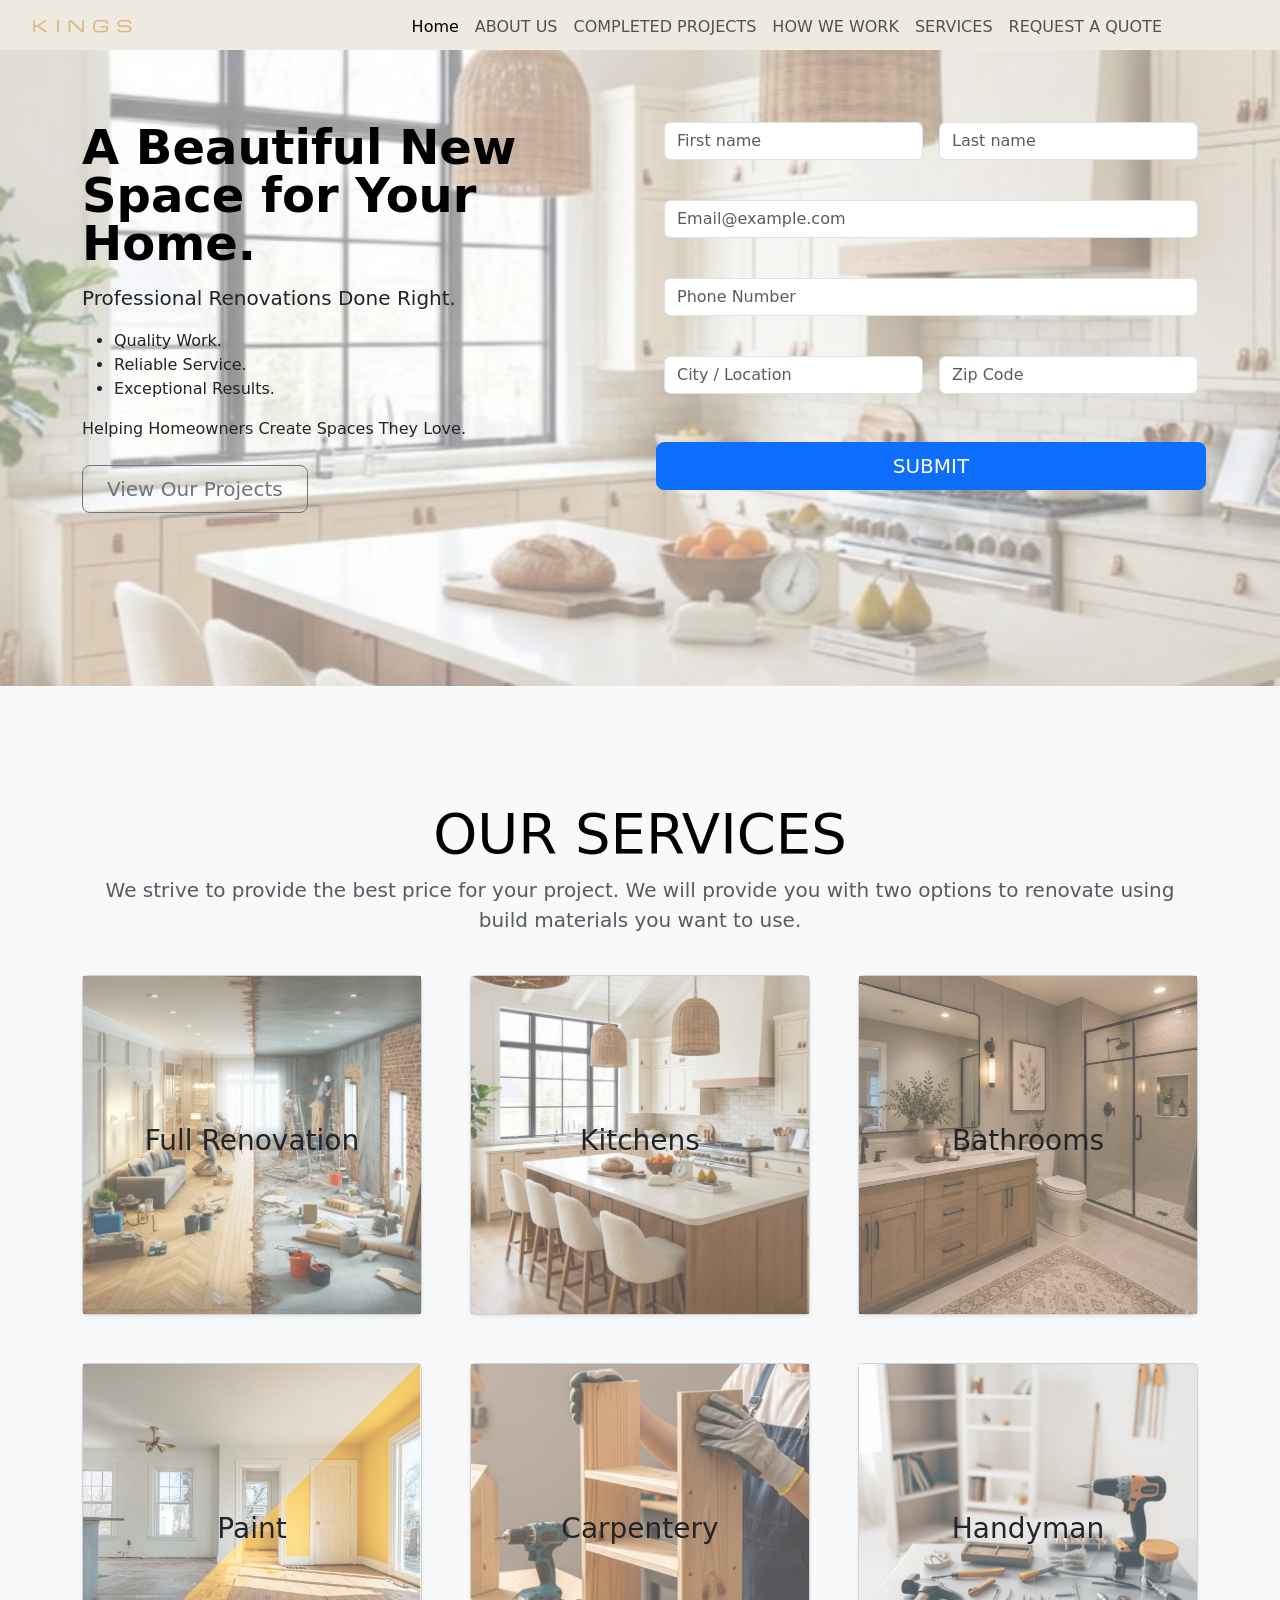
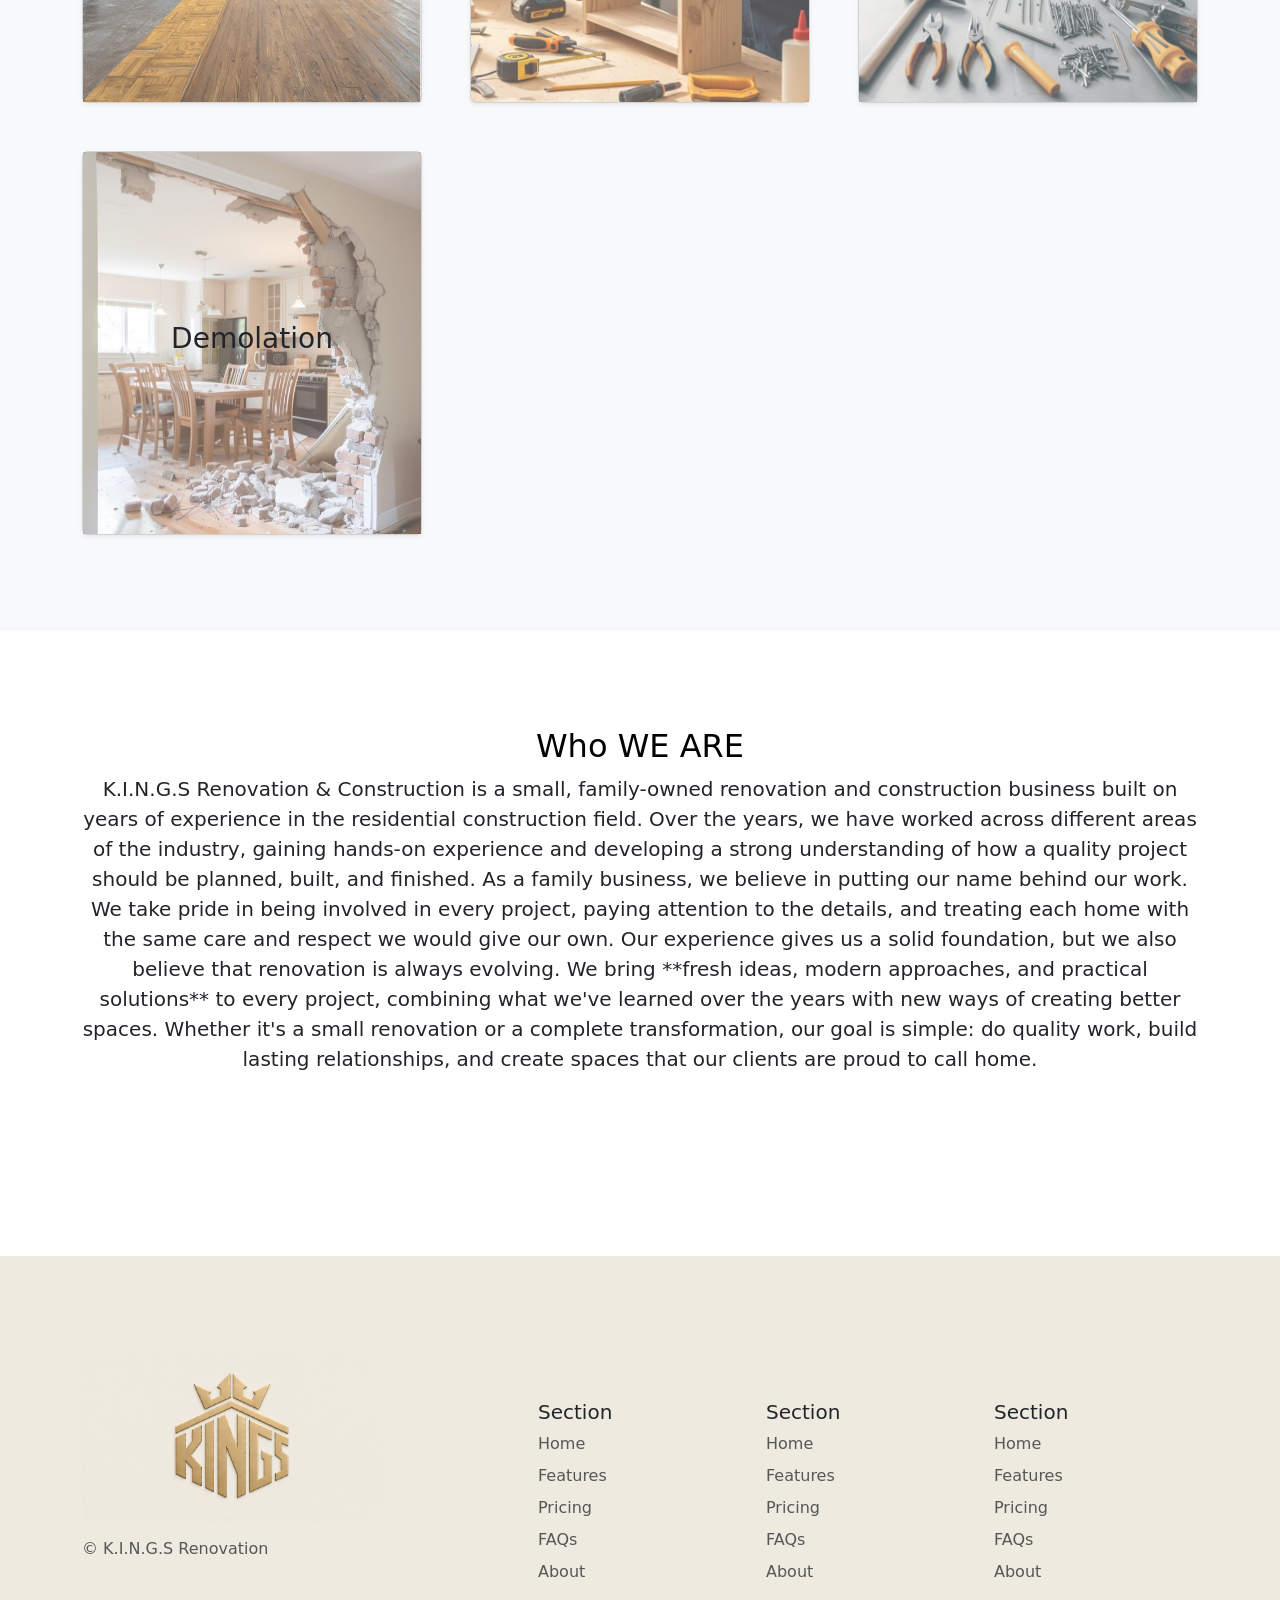
==== index.html @ 8b1b9d61 "Add files via upload" ====
<!DOCTYPE html>
<html lang="en">

<head>
    <meta charset="UTF-8">
    <meta name="viewport" content="width=device-width, initial-scale=1.0">
    <title>K.I.N.G.S</title>

    <link href="https://cdn.jsdelivr.net/npm/bootstrap@5.3.8/dist/css/bootstrap.min.css" rel="stylesheet"
        integrity="sha384-sRIl4kxILFvY47J16cr9ZwB07vP4J8+LH7qKQnuqkuIAvNWLzeN8tE5YBujZqJLB" crossorigin="anonymous">
    <script src="https://cdn.jsdelivr.net/npm/bootstrap@5.3.8/dist/js/bootstrap.bundle.min.js"
        integrity="sha384-FKyoEForCGlyvwx9Hj09JcYn3nv7wiPVlz7YYwJrWVcXK/BmnVDxM+D2scQbITxI"
        crossorigin="anonymous"></script>

    <link rel="stylesheet" href="./stylesheet.css">
</head>

<body>

    <section id="title">
        <div class=" wallpeaper"></div>
        <nav class="navbar navbar-expand-lg fixed-top pt-0">
            <div class="container-fluid gold nav-height">
                <a class="navbar-brand" href="#"><img src="./renovation INC/pics/mobile-pics-cut.png" height="20"></a>
                <button class="navbar-toggler" type="button" data-bs-toggle="collapse" data-bs-target="#navbarNav"
                    aria-controls="navbarNav" aria-expanded="false" aria-label="Toggle navigation">
                    <span class="navbar-toggler-icon"></span>
                </button>
                <div class="collapse navbar-collapse gold right mt-1" id="navbarNav">
                    <ul class="navbar-nav px-5">
                        <li class="nav-item">
                            <a class="nav-link active" aria-current="page" href="#">Home</a>
                        </li>
                        <li class="nav-item">
                            <a class="nav-link" href="#">ABOUT US</a>
                        </li>
                        <li class="nav-item">
                            <a class="nav-link" href="#">COMPLETED PROJECTS</a>
                        </li>
                        <li class="nav-item">
                            <a class="nav-link" href="#">HOW WE WORK</a>
                        </li>
                        <li class="nav-item">
                            <a class="nav-link" href="#">SERVICES</a>
                        </li>
                        <li class="nav-item">
                            <a class="nav-link" href="#">REQUEST A QUOTE</a>
                        </li>
                    </ul>
                </div>
            </div>
        </nav>
    </section>
    <!-- ********************************************************************************* -->
    <section id="hero">
        <div class="container mt-50 mb-100">
            <div class="row flex-lg-row-reverse align-items-center g-5 py-5 ">
                <div class="col-10 col-sm-8 col-lg-6  pb-5">
                    <div class="row g-3">
                        <div class="col-sm-6"> <label for="firstName" class="form-label"></label> <input type="text"
                                class="form-control" id="firstName" placeholder="First name" value="" required="">
                            <div class="invalid-feedback">
                                Valid first name is required.
                            </div>
                        </div>
                        <div class="col-sm-6"> <label for="lastName" class="form-label"></label> <input type="text"
                                class="form-control" id="lastName" placeholder="Last name" value="" required="">
                            <div class="invalid-feedback">
                                Valid last name is required.
                            </div>
                        </div>
                        <div class="col-12"> <label for="email" class="form-label"> <span
                                    class="text-body-secondary"></span></label> <input type="email" class="form-control"
                                id="email" placeholder="Email@example.com">
                            <div class="invalid-feedback">
                                Please enter a valid email address for shipping updates.
                            </div>
                        </div>
                        <div class="col-12"> <label for="username" class="form-label"></label>
                            <div class="input-group has-validation"><input type="tel" class="form-control" id="username"
                                    placeholder="Phone Number" required="">
                                <div class="invalid-feedback">
                                    Please enter a valid phone number
                                </div>
                            </div>
                        </div>
                        <div class="col-sm-6"> <label for="username" class="form-label"></label>
                            <div class="input-group has-validation"><input type="tel" class="form-control" id="username"
                                    placeholder="City / Location " required="">
                            </div>
                        </div>

                        <div class="col-sm-6"> <label for="username" class="form-label"></label>
                            <div class="input-group has-validation"><input type="tel" class="form-control" id="username"
                                    placeholder="Zip Code " required="">
                            </div>
                        </div>
                        <button type="button"
                            class="btn btn-primary btn-lg px-4 me-md-2 mt-5">SUBMIT</button>
                    </div>
                </div>


                <div class="col-lg-6">
                    <h1 class="display-5 fw-bold text-body-emphasis lh-1 mb-3">A Beautiful New Space for Your Home.
                    </h1>
                    <p class="lead">Professional Renovations Done Right.
                    <ul>
                        <li>Quality Work.</li>
                        <li>Reliable Service.</li>
                        <li>Exceptional Results.</li>
                    </ul>

                    Helping Homeowners Create Spaces They Love.</p>
                     <div class="d-grid gap-2 d-md-flex justify-content-md-start"> <!--<button type="button"
                            class="btn btn-primary btn-lg px-4 me-md-2 mt-2">View Our Projects</button>--> <button type="button" 
                            class="btn btn-outline-secondary btn-lg px-4 mt-2">View Our Projects</button> </div>
                </div>
            </div>
        </div>
    </section>

    <!-- ************************************************************************* -->
    <section id="services">
        <div class="album py-5 bg-body-tertiary ">
            <div class="container mt-50 mb-5">
                <div class="pricing-header p-3 pb-md-4 mx-auto text-center">
                    <h2 class="display-4 fw-normal text-body-emphasis">OUR SERVICES</h2>
                    <p class="fs-5 text-body-secondary">We strive to provide the best price for your project.
                        We will provide you with two options to renovate using build materials you want to use.</p>
                </div>
                <div class="row row-cols-1 row-cols-sm-2 row-cols-md-3 g-5 ">
                    <div class="col">
                        <div class="card shadow-sm ">

                            <img class="brightness" src="./renovation INC/pics/full renovation.jpg" alt="">
                            <div class="flex-row">
                                <h3>Full Renovation</h3>
                            </div>
                        </div>

                    </div>
                    <div class="col">
                        <div class="card shadow-sm">
                            <img class="brightness" src="./renovation INC/pics/kitchens1.jpg" alt="">
                            <div class="flex-row">
                                <h3>Kitchens</h3>
                            </div>
                        </div>
                    </div>
                    <div class="col">
                        <div class="card shadow-sm">
                            <img class="brightness" src="./renovation INC/pics/bathrooms1.jpg" alt="">
                            <div class="flex-row">
                                <h3>Bathrooms</h3>
                            </div>
                        </div>
                    </div>
                    <div class="col">
                        <div class="card shadow-sm">
                            <img class="brightness" src="./renovation INC/pics/paint.jpg" alt="">
                            <div class="flex-row">
                                <h3>Paint</h3>
                            </div>
                        </div>
                    </div>
                    <div class="col">
                        <div class="card shadow-sm">
                            <img class="brightness" src="./renovation INC/pics/carpentry and woodworking1.jpg" alt="">
                            <div class="flex-row">
                                <h3>Carpentery</h3>
                            </div>
                        </div>
                    </div>
                    <div class="col">
                        <div class="card shadow-sm">
                            <img class="brightness" src="./renovation INC/pics/handyman1.jpg" alt="">
                            <div class="flex-row">
                                <h3>Handyman</h3>
                            </div>
                        </div>
                    </div>
                    <div class="col">
                        <div class="card shadow-sm">
                            <img class="brightness" src="./renovation INC/pics/demolation1.jpg" alt="">
                            <div class="flex-row">
                                <h3>Demolation</h3>
                            </div>
                        </div>
                    </div>
                </div>
            </div>
        </div>
    </section>
    <!-- ************************************************************ -->
    <!-- <hr width="80%" class="mx-auto"> -->
    <section id="who-are-we">
        <div class="p-5 text-center ">
            <div class="container py-5">
                <h2 class="text-body-emphasis">Who WE ARE</h2>
                <p class="col-lg-12 mx-auto lead">
                    K.I.N.G.S Renovation & Construction is a small, family-owned renovation and construction business
                    built on years of experience in the residential construction field. Over the years, we have worked
                    across different areas of the industry, gaining hands-on experience and developing a strong
                    understanding of how a quality project should be planned, built, and finished.

                    As a family business, we believe in putting our name behind our work. We take pride in being
                    involved in every project, paying attention to the details, and treating each home with the same
                    care and respect we would give our own.

                    Our experience gives us a solid foundation, but we also believe that renovation is always evolving.
                    We bring **fresh ideas, modern approaches, and practical solutions** to every project, combining
                    what we've learned over the years with new ways of creating better spaces.
                    Whether it's a small renovation or a complete transformation, our goal is simple:
                    do quality work, build lasting relationships, and create spaces that our clients are proud to call
                    home.
                </p>
            </div>
        </div>
    </section>

    <!-- ********************************************************* -->
    <section id="footer" class="gold mb-0 pb-5"> 
           <div class="white-blank" style="background-color: white; width: 100%; height: 70px;"></div>

        <div class="container">
            <footer class="row row-cols-1 row-cols-sm-2 row-cols-md-5 pt-5 mt-5">
                <div class="col mb-3"> <a href="./index.html"
                        class="d-flex align-items-center mb-3 link-body-emphasis text-decoration-none"
                        aria-label="Bootstrap"><img src="./renovation INC/pics/final logo.jpeg" alt="" width="300"></a>
                    <p class="text-body-secondary">© K.I.N.G.S Renovation</p>
                </div>
                <div class="col mt-5"></div>
                <div class="col mt-5">
                    <h5>Section</h5>
                    <ul class="nav flex-column">
                        <li class="nav-item mb-2"><a href="#" class="nav-link p-0 text-body-secondary">Home</a></li>
                        <li class="nav-item mb-2"><a href="#" class="nav-link p-0 text-body-secondary">Features</a></li>
                        <li class="nav-item mb-2"><a href="#" class="nav-link p-0 text-body-secondary">Pricing</a></li>
                        <li class="nav-item mb-2"><a href="#" class="nav-link p-0 text-body-secondary">FAQs</a></li>
                        <li class="nav-item mb-2"><a href="#" class="nav-link p-0 text-body-secondary">About</a></li>
                    </ul>
                </div>
                <div class="col mt-5">
                    <h5>Section</h5>
                    <ul class="nav flex-column">
                        <li class="nav-item mb-2"><a href="#" class="nav-link p-0 text-body-secondary">Home</a></li>
                        <li class="nav-item mb-2"><a href="#" class="nav-link p-0 text-body-secondary">Features</a></li>
                        <li class="nav-item mb-2"><a href="#" class="nav-link p-0 text-body-secondary">Pricing</a></li>
                        <li class="nav-item mb-2"><a href="#" class="nav-link p-0 text-body-secondary">FAQs</a></li>
                        <li class="nav-item mb-2"><a href="#" class="nav-link p-0 text-body-secondary">About</a></li>
                    </ul>
                </div>
                <div class="col mt-5">
                    <h5>Section</h5>
                    <ul class="nav flex-column">
                        <li class="nav-item mb-2"><a href="#" class="nav-link p-0 text-body-secondary">Home</a></li>
                        <li class="nav-item mb-2"><a href="#" class="nav-link p-0 text-body-secondary">Features</a></li>
                        <li class="nav-item mb-2"><a href="#" class="nav-link p-0 text-body-secondary">Pricing</a></li>
                        <li class="nav-item mb-2"><a href="#" class="nav-link p-0 text-body-secondary">FAQs</a></li>
                        <li class="nav-item mb-2"><a href="#" class="nav-link p-0 text-body-secondary">About</a></li>
                    </ul>
                </div>
        </div>
        </footer>
    </section>
</body>

</html>
---- stylesheet.css ----
.gold{ background-color: #eeeadf;}

.nav-height{ height: 50px;}

.mt-50{margin-top: 50px;}
.mt-25{margin-top: 25px;}
.mt-10{margin-top: 10px;}




.mb-100{margin-bottom: 100px;}




.brightness{opacity: 0.7;}

.right{ justify-content: flex-end;
padding-right: 50px;
}

.flex-row{display: inline-flex;
width: 100%;
height: 100%;
flex-direction: row;
justify-content: center;
align-content: center;
flex-wrap: wrap;

position: absolute;
}




.wallpeaper {
    background-image: url("./renovation INC/pics/kitchens1.jpg");
    background-size: cover;
    position: fixed;

    background-position: center;
    background-repeat: no-repeat;
    min-height: 100%;
    width: 100%;

    z-index: -1;
    opacity: 0.5;
    top: 40px;

    
}
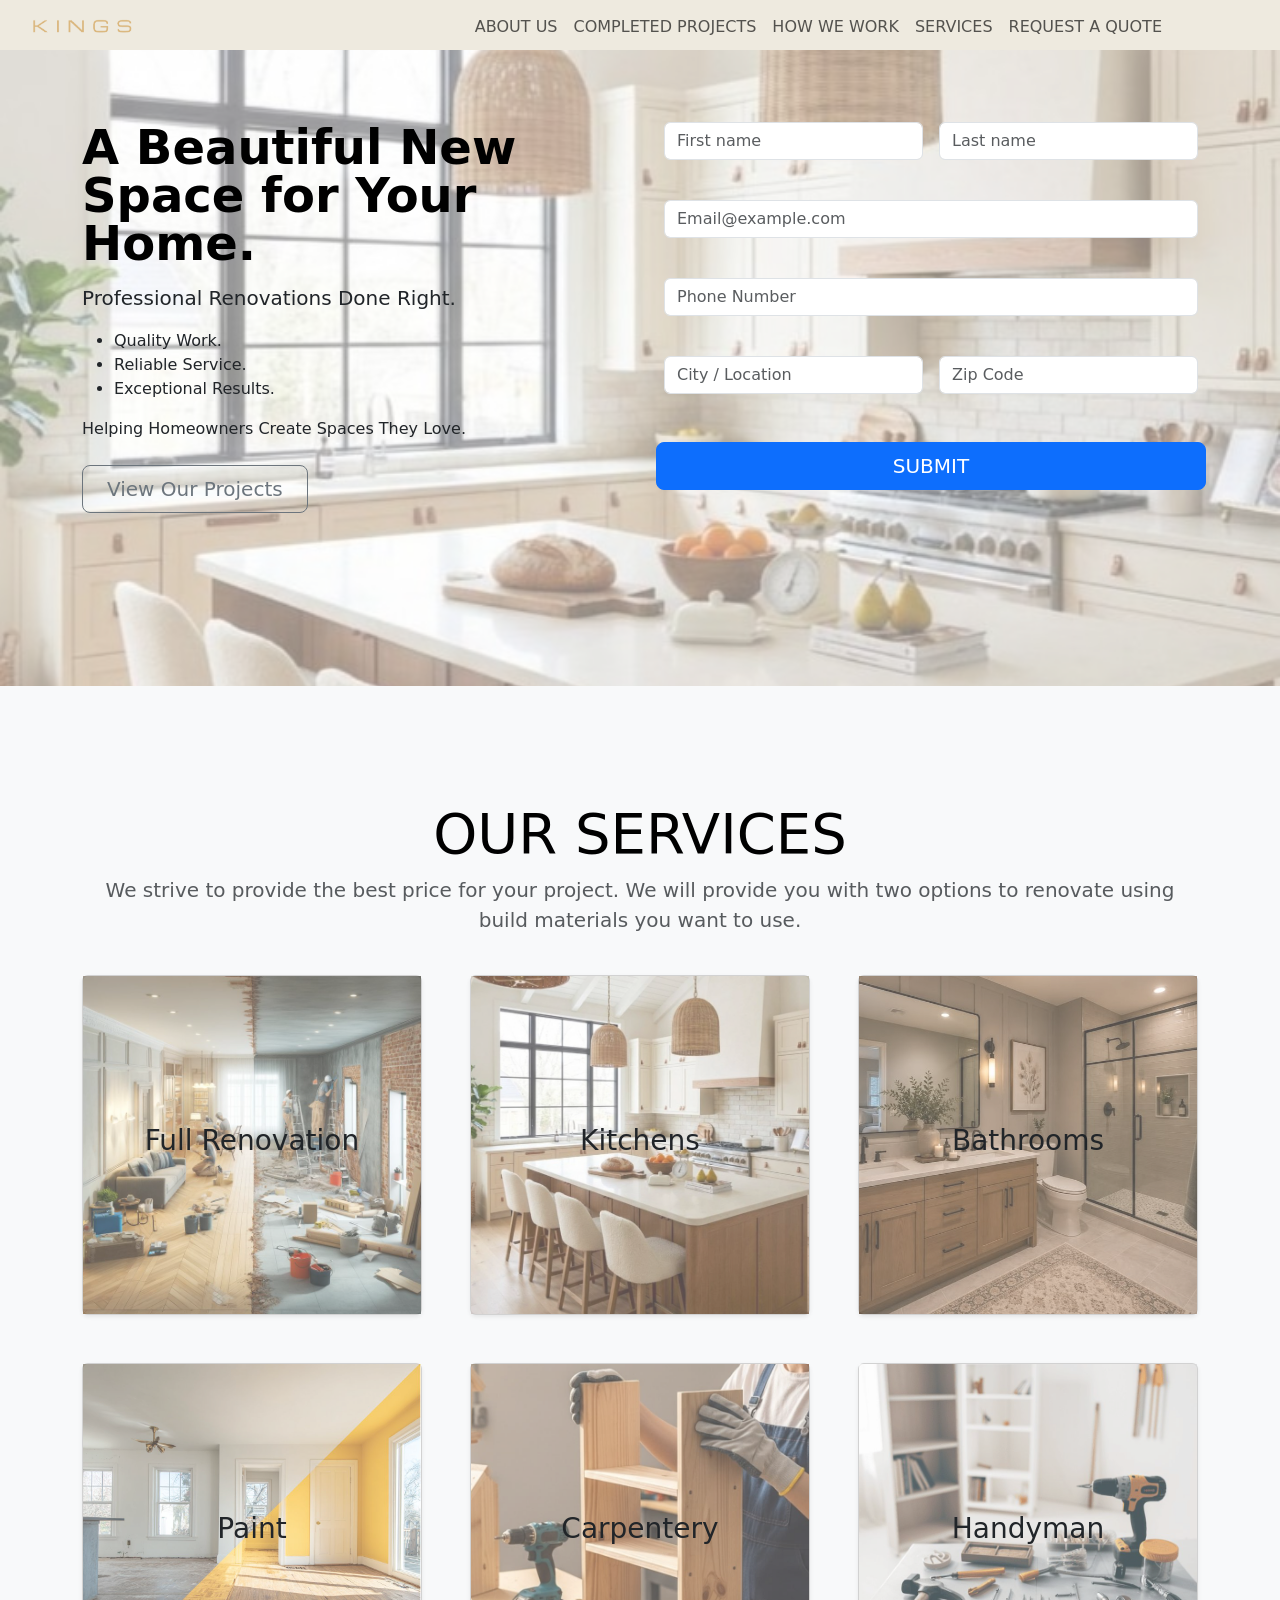
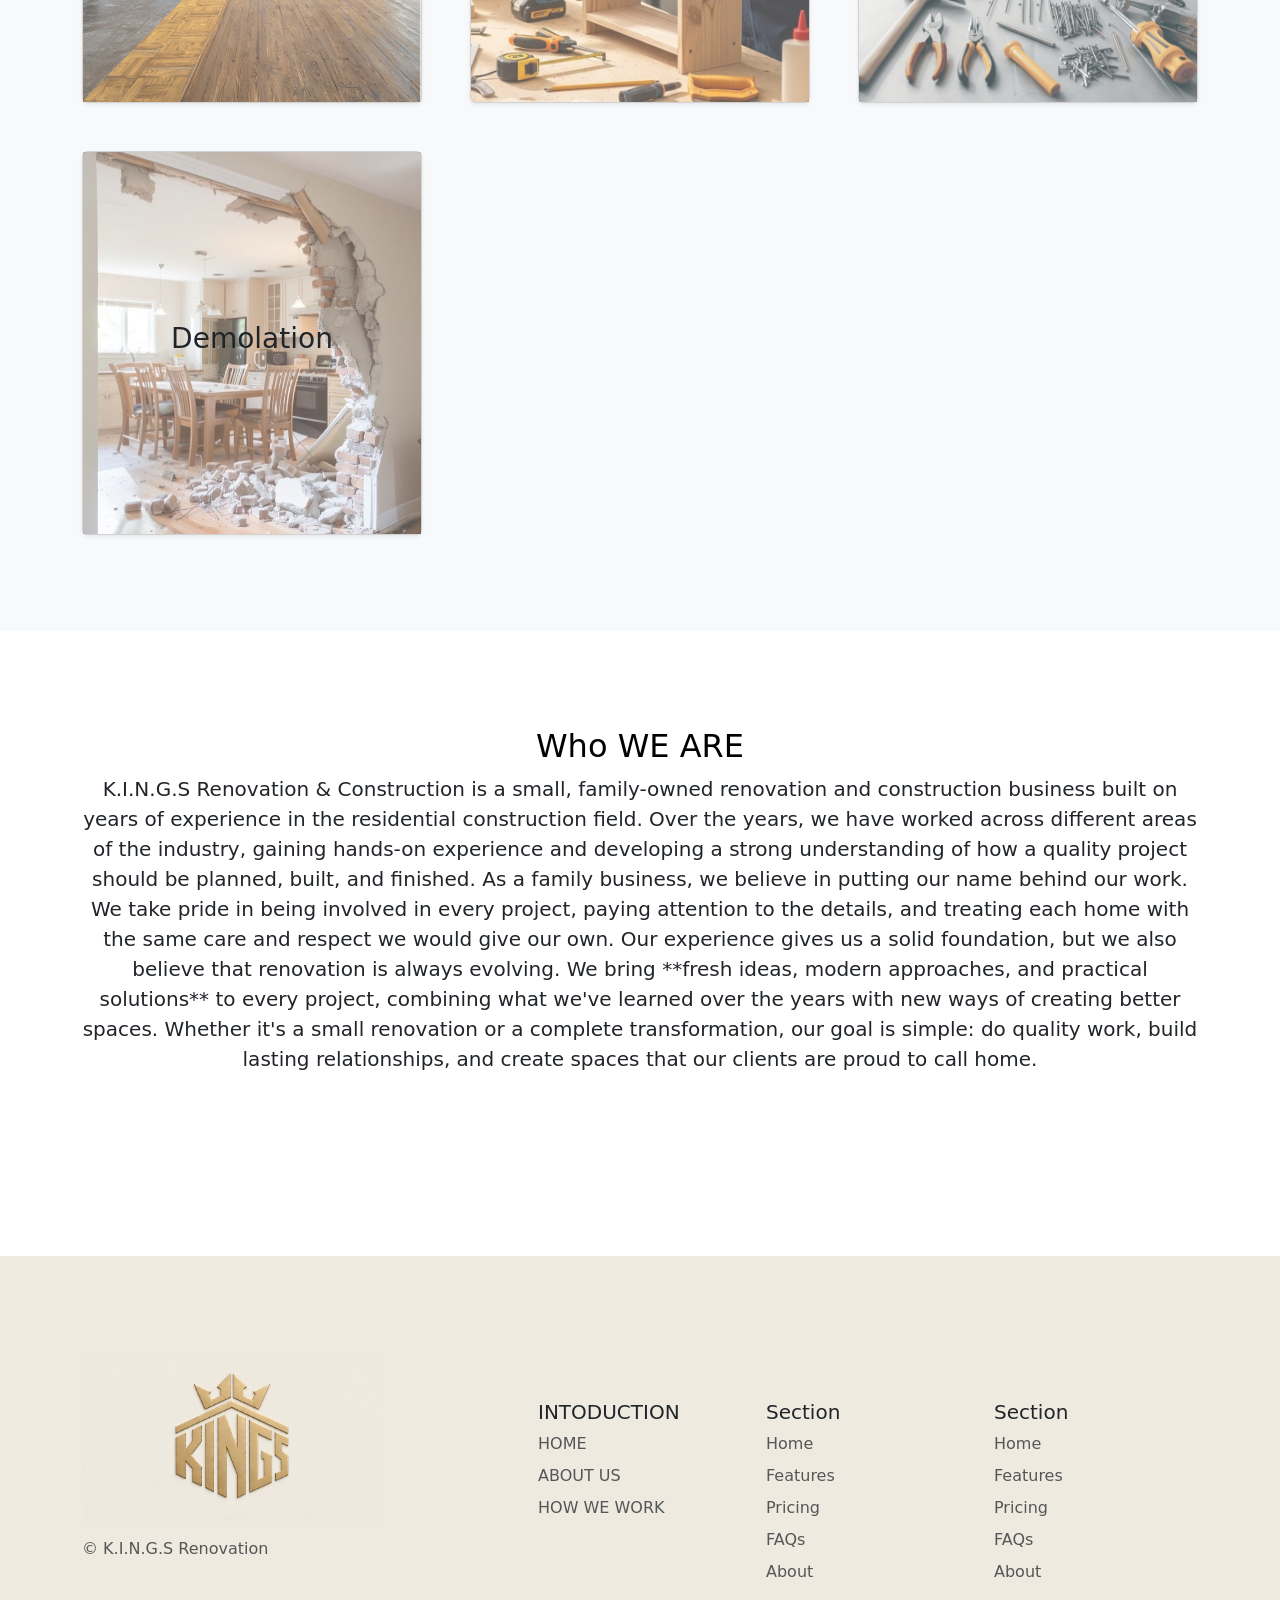
==== commit 938d11f6: "Add files via upload" ====
--- a/index.html
+++ b/index.html
@@ -28,17 +28,15 @@
                 </button>
                 <div class="collapse navbar-collapse gold right mt-1" id="navbarNav">
                     <ul class="navbar-nav px-5">
-                        <li class="nav-item">
-                            <a class="nav-link active" aria-current="page" href="#">Home</a>
-                        </li>
-                        <li class="nav-item">
-                            <a class="nav-link" href="#">ABOUT US</a>
-                        </li>
-                        <li class="nav-item">
-                            <a class="nav-link" href="#">COMPLETED PROJECTS</a>
-                        </li>
-                        <li class="nav-item">
-                            <a class="nav-link" href="#">HOW WE WORK</a>
+                        
+                        <li class="nav-item">
+                            <a class="nav-link" href="./AboutUs.html">ABOUT US</a>
+                        </li>
+                        <li class="nav-item">
+                            <a class="nav-link" href="./CompletedPro.html">COMPLETED PROJECTS</a>
+                        </li>
+                        <li class="nav-item">
+                            <a class="nav-link" href="./HowWeWork.html">HOW WE WORK</a>
                         </li>
                         <li class="nav-item">
                             <a class="nav-link" href="#">SERVICES</a>
@@ -232,13 +230,11 @@
                 </div>
                 <div class="col mt-5"></div>
                 <div class="col mt-5">
-                    <h5>Section</h5>
+                    <h5>INTODUCTION</h5>
                     <ul class="nav flex-column">
-                        <li class="nav-item mb-2"><a href="#" class="nav-link p-0 text-body-secondary">Home</a></li>
-                        <li class="nav-item mb-2"><a href="#" class="nav-link p-0 text-body-secondary">Features</a></li>
-                        <li class="nav-item mb-2"><a href="#" class="nav-link p-0 text-body-secondary">Pricing</a></li>
-                        <li class="nav-item mb-2"><a href="#" class="nav-link p-0 text-body-secondary">FAQs</a></li>
-                        <li class="nav-item mb-2"><a href="#" class="nav-link p-0 text-body-secondary">About</a></li>
+                        <li class="nav-item mb-2"><a href="./index.html" class="nav-link p-0 text-body-secondary">HOME</a></li>
+                        <li class="nav-item mb-2"><a href="./AboutUs.html" class="nav-link p-0 text-body-secondary">ABOUT US</a></li>
+                        <li class="nav-item mb-2"><a href="./HowWeWork.html" class="nav-link p-0 text-body-secondary">HOW WE WORK</a></li>
                     </ul>
                 </div>
                 <div class="col mt-5">
--- a/stylesheet.css
+++ b/stylesheet.css
@@ -1,18 +1,24 @@
 .gold{ background-color: #eeeadf;}
+.tgold{color: #B4915B;}
+
+.browsing-page {color: #B4915B;
+/* #DBB77D another color hover*/}
 
 .nav-height{ height: 50px;}
+
+.mt-300{margin-top: 300px;}
+.mt-100{margin-top: 100px;}
 
 .mt-50{margin-top: 50px;}
 .mt-25{margin-top: 25px;}
 .mt-10{margin-top: 10px;}
 
+.pl-130{padding-left: 130px;}
+.pr-130{padding-right: 130px;}
 
 
 
 .mb-100{margin-bottom: 100px;}
-
-
-
 
 .brightness{opacity: 0.7;}
 
@@ -46,8 +52,94 @@
 
     z-index: -1;
     opacity: 0.5;
-    top: 40px;
+    top: 40px;}
+    
+.wallpeaper-two{
+    background-image: url("./renovation INC/pics/paint.jpg"); 
+    background-size: cover;
+    position: absolute;
 
-    
+    background-position: 25%;
+    background-repeat: no-repeat;
+    height: 25%;
+    width: 100%;
+
+    z-index: -1;
+    top:70px;
 }
-    
+
+.wallpeaper-three{
+    background-image: url("./renovation INC/pics/drywall\ design.jpg"); 
+    background-size: cover;
+    position: absolute;
+
+    background-position: 25%;
+    background-repeat: no-repeat;
+    height: 25%;
+    width: 100%;
+
+    z-index: -1;
+    top:70px;
+}
+
+.wallpeaper-four{
+    background-image: url("./renovation inc/pics/carpentry\ and\ woodworking1.jpg"); 
+    background-size: cover;
+    position: absolute;
+
+    background-position: 25%;
+    background-repeat: no-repeat;
+    height: 25%;
+    width: 100%;
+
+    z-index: -1;
+    top:70px;
+}
+
+
+details summary {
+    list-style: none;
+}
+
+details summary::-webkit-details-marker {
+    display: none;
+}
+
+.side-text {
+    position: sticky;
+    top: 250px;
+    margin-top: 20px;
+}
+
+a{ list-style: none;
+text-decoration: none;
+color: black;}
+
+/* for completed projects */
+.long { height: 400px;
+width: 300px;}
+
+/* for how we work */
+.longg{
+    width: 400px;
+    height: 400px;
+}
+
+
+
+/* for <a> */
+.border-s{ 
+    border-color: #B4915B;
+    border-width: 1px;
+    border-style: solid;
+    margin-top: 15px;
+
+    padding-top: 5px;
+}
+
+/* for pic how we work */
+.border-b {
+    border-color: black
+    border-width: 1px;
+    border-style: solid;
+}
